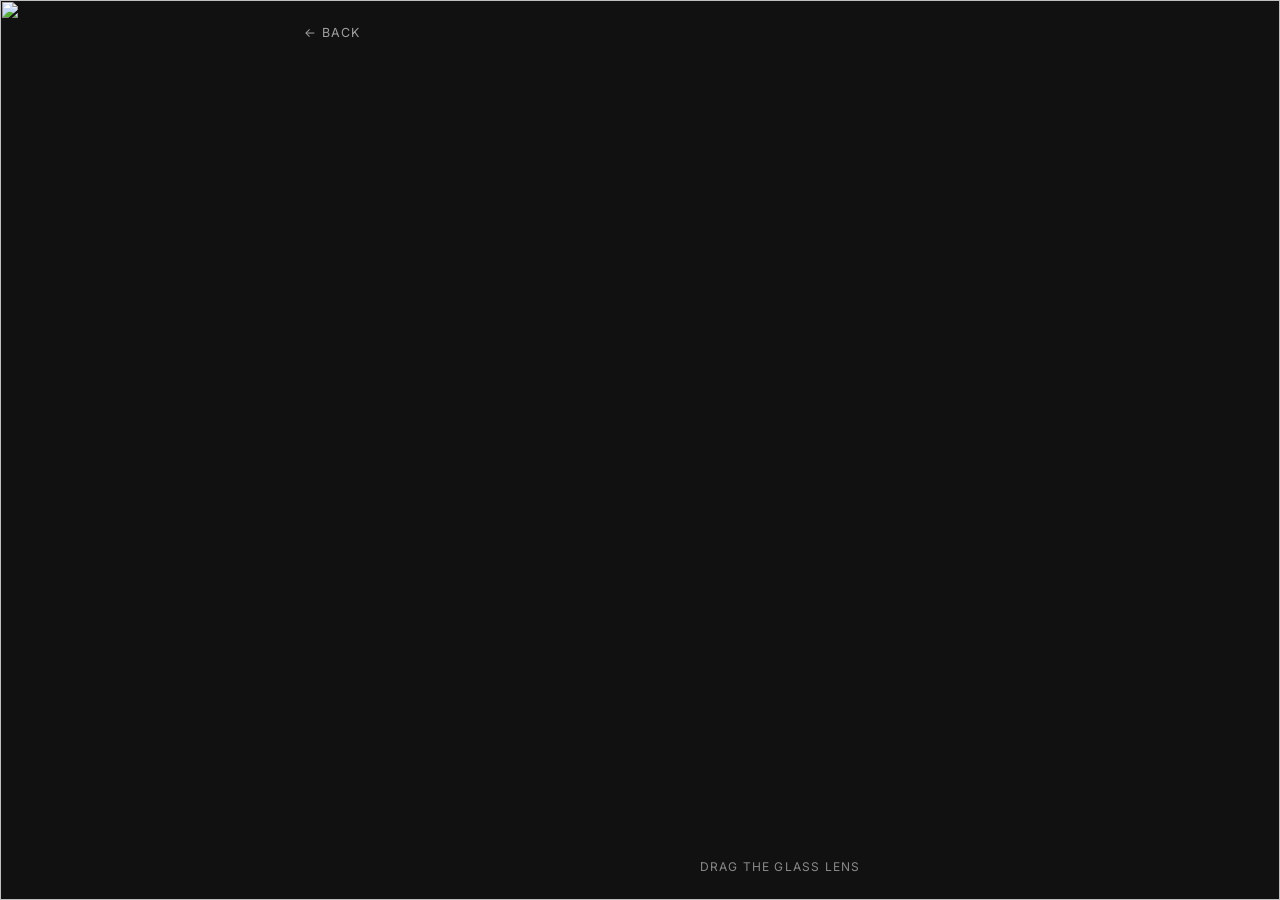
==== test.html @ 46228b26 "Add glass lens test page with drag interaction" ====
<!DOCTYPE html>
<html lang="en">
<head>
  <meta charset="utf-8"/>
  <meta name="viewport" content="width=device-width,initial-scale=1"/>
  <title>OpenGlass Test — Frederik Lenau</title>
  <link rel="preconnect" href="https://fonts.googleapis.com">
  <link rel="preconnect" href="https://fonts.gstatic.com" crossorigin>
  <link href="https://fonts.googleapis.com/css2?family=Inter:wght@400;500;600&display=swap" rel="stylesheet">
  <link rel="stylesheet" href="css/style.css"/>
  <style>
    .test-hero {
      width: 100%;
      height: 100vh;
      position: relative;
      overflow: hidden;
      background: #111;
    }

    .test-hero img {
      width: 100%;
      height: 100%;
      object-fit: cover;
      object-position: center;
    }

    .glass-lens {
      position: absolute;
      width: 280px;
      height: 280px;
      border-radius: 50%;
      pointer-events: none;
      z-index: 10;
      overflow: hidden;
    }

    .glass-lens .glass-refract {
      position: absolute;
      inset: -24px;
      overflow: hidden;
      filter: url(#glass-displacement);
    }

    .glass-lens .glass-refract img {
      width: 100%;
      height: 100%;
      object-fit: cover;
      object-position: center;
    }

    .glass-lens .glass-overlay {
      position: absolute;
      inset: 0;
      border-radius: 50%;
      pointer-events: none;
      background:
        radial-gradient(
          ellipse at 30% 20%,
          rgba(255, 255, 255, 0.35) 0%,
          rgba(255, 255, 255, 0.08) 35%,
          transparent 60%
        );
      box-shadow:
        inset 0 0 0 1px rgba(255, 255, 255, 0.2),
        inset 0 0 30px rgba(255, 255, 255, 0.05),
        0 8px 32px rgba(0, 0, 0, 0.3);
    }

    .glass-lens .glass-rim {
      position: absolute;
      inset: 0;
      border-radius: 50%;
      pointer-events: none;
      border: 1px solid rgba(255, 255, 255, 0.15);
      box-shadow:
        inset 0 1px 0 rgba(255, 255, 255, 0.25),
        inset 0 -1px 0 rgba(255, 255, 255, 0.05);
    }

    .test-label {
      position: fixed;
      bottom: 24px;
      left: 280px;
      right: 0;
      text-align: center;
      font-size: 0.75rem;
      color: rgba(255, 255, 255, 0.5);
      z-index: 20;
      letter-spacing: 0.1em;
      text-transform: uppercase;
      pointer-events: none;
    }

    .test-back {
      position: fixed;
      top: 24px;
      left: 304px;
      z-index: 20;
      font-size: 0.78rem;
      color: rgba(255, 255, 255, 0.6);
      text-decoration: none;
      text-transform: uppercase;
      letter-spacing: 0.08em;
    }
    .test-back:hover {
      color: #fff;
      opacity: 1;
    }

    @media (max-width: 768px) {
      .glass-lens {
        width: 200px;
        height: 200px;
      }
      .test-label {
        left: 0;
      }
      .test-back {
        left: 20px;
      }
    }
  </style>
</head>
<body style="background:#111">

  <a href="#home" class="test-back">&larr; Back</a>

  <svg style="position:absolute;width:0;height:0">
    <defs>
      <filter id="glass-displacement" x="-20%" y="-20%" width="140%" height="140%"
              color-interpolation-filters="sRGB">
        <feImage id="glass-map" result="map" />
        <feDisplacementMap in="SourceGraphic" in2="map"
                           scale="30" xChannelSelector="R" yChannelSelector="G"
                           result="displaced" />
        <feGaussianBlur in="displaced" stdDeviation="0.5" result="blurred" />
      </filter>
    </defs>
  </svg>

  <div class="test-hero" id="test-hero">
    <img src="images/a_lake_and_a_sea.jpg" alt="" id="test-bg"/>
    <div class="glass-lens" id="glass-lens">
      <div class="glass-refract">
        <img src="images/a_lake_and_a_sea.jpg" alt="" id="test-refract"/>
      </div>
      <div class="glass-overlay"></div>
      <div class="glass-rim"></div>
    </div>
  </div>

  <div class="test-label">Drag the glass lens</div>

  <script>
    const hero = document.getElementById('test-hero');
    const lens = document.getElementById('glass-lens');
    const refractImg = document.getElementById('test-refract');
    const bgImg = document.getElementById('test-bg');
    const mapEl = document.getElementById('glass-map');

    const LENS_SIZE = 280;
    const MARGIN = 24;
    const MAP_SIZE = LENS_SIZE + MARGIN * 2;

    let lensX = (window.innerWidth - 280) / 2;
    let lensY = (window.innerHeight - 280) / 2;
    let dragging = false;
    let dragOffsetX = 0;
    let dragOffsetY = 0;

    function generateDisplacementMap() {
      const canvas = document.createElement('canvas');
      canvas.width = MAP_SIZE;
      canvas.height = MAP_SIZE;
      const ctx = canvas.getContext('2d');
      const imgData = ctx.createImageData(MAP_SIZE, MAP_SIZE);
      const data = imgData.data;

      const cx = MAP_SIZE / 2;
      const cy = MAP_SIZE / 2;
      const radius = LENS_SIZE / 2;
      const depth = 41;
      const curvature = 2.8;
      const scale = 30;

      for (let y = 0; y < MAP_SIZE; y++) {
        for (let x = 0; x < MAP_SIZE; x++) {
          const dx = x - cx;
          const dy = y - cy;
          const dist = Math.sqrt(dx * dx + dy * dy);

          if (dist > radius + depth) {
            const i = (y * MAP_SIZE + x) * 4;
            data[i] = 128;
            data[i + 1] = 128;
            data[i + 2] = 0;
            data[i + 3] = 0;
            continue;
          }

          const edgeDist = radius - dist;
          const normalized = Math.max(0, Math.min(1, edgeDist / depth));
          const curved = Math.pow(normalized, curvature);

          const nx = dist > 0 ? dx / dist : 0;
          const ny = dist > 0 ? dy / dist : 0;

          const offsetX = -nx * curved * scale;
          const offsetY = -ny * curved * scale;

          const r = Math.round(128 + offsetX * 1.275);
          const g = Math.round(128 + offsetY * 1.275);

          const i = (y * MAP_SIZE + x) * 4;
          data[i] = r;
          data[i + 1] = g;
          data[i + 2] = 0;
          data[i + 3] = 255;
        }
      }

      ctx.putImageData(imgData, 0, 0);
      return canvas.toDataURL();
    }

    function updateLens() {
      const heroRect = hero.getBoundingClientRect();
      lens.style.left = lensX + 'px';
      lens.style.top = lensY + 'px';

      const imgRect = bgImg.getBoundingClientRect();
      const offsetX = lensX - imgRect.left;
      const offsetY = lensY - imgRect.top;

      const scaleX = bgImg.naturalWidth / imgRect.width;
      const scaleY = bgImg.naturalHeight / imgRect.height;

      const cropX = offsetX * scaleX;
      const cropY = offsetY * scaleY;
      const cropW = LENS_SIZE * scaleX;
      const cropH = LENS_SIZE * scaleY;

      refractImg.style.width = imgRect.width + 'px';
      refractImg.style.height = imgRect.height + 'px';
      refractImg.style.objectFit = 'cover';
      refractImg.style.objectPosition = 'center';
      refractImg.style.position = 'absolute';
      refractImg.style.left = -offsetX + 'px';
      refractImg.style.top = -offsetY + 'px';
    }

    function init() {
      const mapUrl = generateDisplacementMap();
      mapEl.setAttribute('href', mapUrl);
      mapEl.setAttribute('width', MAP_SIZE);
      mapEl.setAttribute('height', MAP_SIZE);

      lensX = (window.innerWidth - LENS_SIZE) / 2;
      lensY = (window.innerHeight - LENS_SIZE) / 2;
      updateLens();
    }

    function onPointerDown(e) {
      dragging = true;
      const rect = lens.getBoundingClientRect();
      dragOffsetX = e.clientX - rect.left;
      dragOffsetY = e.clientY - rect.top;
      lens.style.cursor = 'grabbing';
      e.preventDefault();
    }

    function onPointerMove(e) {
      if (!dragging) return;
      lensX = e.clientX - dragOffsetX;
      lensY = e.clientY - dragOffsetY;

      lensX = Math.max(-MARGIN, Math.min(window.innerWidth - LENS_SIZE + MARGIN, lensX));
      lensY = Math.max(-MARGIN, Math.min(window.innerHeight - LENS_SIZE + MARGIN, lensY));

      updateLens();
    }

    function onPointerUp() {
      dragging = false;
      lens.style.cursor = 'grab';
    }

    lens.style.cursor = 'grab';
    lens.addEventListener('pointerdown', onPointerDown);
    document.addEventListener('pointermove', onPointerMove);
    document.addEventListener('pointerup', onPointerUp);

    window.addEventListener('resize', updateLens);

    bgImg.onload = () => {
      init();
      document.getElementById('test-refract').src = bgImg.src;
    };

    if (bgImg.complete) {
      init();
      document.getElementById('test-refract').src = bgImg.src;
    }
  </script>
</body>
</html>
---- css/style.css ----
*, *::before, *::after {
  margin: 0;
  padding: 0;
  box-sizing: border-box;
}

:root {
  --bg: #ffffff;
  --text-primary: #000000;
  --text-muted: #737373;
  --border: #e8e8e8;
  --accent: #888888;
}

html {
  font-size: 16px;
  scroll-behavior: smooth;
}

body {
  background: var(--bg);
  color: var(--text-primary);
  font-family: 'Inter', system-ui, -apple-system, 'Helvetica Neue', sans-serif;
  line-height: 1.5;
  min-height: 100vh;
  overflow-x: hidden;
  -webkit-font-smoothing: antialiased;
}

::selection {
  background: var(--text-primary);
  color: var(--bg);
}

a {
  color: inherit;
  text-decoration: none;
  transition: opacity 0.2s ease;
}
a:hover {
  opacity: 0.6;
}

/* ── Sidebar (Desktop) ─────────────────────────────────── */
.sidebar {
  position: fixed;
  left: 0;
  top: 0;
  width: 280px;
  height: 100vh;
  background: var(--bg);
  z-index: 100;
  overflow-y: auto;
}

.sidebar-inner {
  padding: 32px 24px;
  display: flex;
  flex-direction: column;
  min-height: 100%;
}

.sidebar-name {
  font-size: 1.3rem;
  font-weight: 600;
  color: var(--text-primary);
  display: block;
  margin-bottom: 24px;
}
.sidebar-name:hover {
  opacity: 1;
}

.sidebar-nav {
  margin-bottom: 8px;
}

.nav-group-label {
  display: block;
  font-size: 0.78rem;
  font-weight: 400;
  text-transform: uppercase;
  letter-spacing: 0.08em;
  color: var(--text-muted);
  margin-bottom: 12px;
}

.nav-link {
  display: block;
  font-size: 0.78rem;
  font-weight: 400;
  text-transform: uppercase;
  letter-spacing: 0.08em;
  color: var(--text-primary);
  padding: 6px 0;
  padding-left: 12px;
}
.nav-link:hover {
  opacity: 1;
  color: var(--accent);
}
.nav-link.active {
  color: var(--accent);
}

.sidebar-social {
  margin-top: auto;
  padding-top: 32px;
}
.sidebar-social a {
  color: var(--text-primary);
}
.sidebar-social a:hover {
  opacity: 0.5;
}

/* ── Mobile Toggle ─────────────────────────────────────── */
.mobile-toggle {
  display: none;
  position: fixed;
  top: 20px;
  right: 20px;
  z-index: 200;
  background: none;
  border: none;
  cursor: pointer;
  padding: 8px;
  width: 40px;
  height: 40px;
}
.mobile-toggle span {
  display: block;
  width: 24px;
  height: 1.5px;
  background: var(--text-primary);
  transition: all 0.3s ease;
  position: absolute;
  left: 8px;
}
.mobile-toggle span:nth-child(1) { top: 12px; }
.mobile-toggle span:nth-child(2) { top: 19px; }
.mobile-toggle span:nth-child(3) { top: 26px; }

.mobile-toggle.active span:nth-child(1) {
  top: 19px;
  transform: rotate(45deg);
}
.mobile-toggle.active span:nth-child(2) {
  opacity: 0;
}
.mobile-toggle.active span:nth-child(3) {
  top: 19px;
  transform: rotate(-45deg);
}

/* ── Content Area ──────────────────────────────────────── */
.content {
  margin-left: 280px;
  min-height: 100vh;
}

.page {
  display: none;
  opacity: 0;
  transition: opacity 0.3s ease;
}
.page.active {
  display: block;
  opacity: 1;
}

/* ── Home (Hero Carousel) ──────────────────────────────── */
.hero-carousel {
  width: 100%;
  height: 100vh;
  position: relative;
  overflow: hidden;
}

.hero-carousel .hero-slide {
  position: absolute;
  inset: 0;
  opacity: 0;
  transition: opacity 1.5s ease;
}
.hero-carousel .hero-slide.active {
  opacity: 1;
}

.hero-carousel .hero-slide img {
  width: 100%;
  height: 100%;
  object-fit: cover;
  object-position: center;
}

/* ── Work (Gallery) ────────────────────────────────────── */
.section-title {
  font-size: 1.1rem;
  font-weight: 400;
  letter-spacing: 0.12em;
  text-align: center;
  padding: 40px 40px 32px 0;
}

.gallery {
  display: grid;
  grid-template-columns: repeat(4, 1fr);
  gap: 16px;
  padding: 0 40px 40px 0;
}

.gallery-item {
  cursor: pointer;
  overflow: hidden;
}
.gallery-item img {
  width: 100%;
  height: auto;
  display: block;
  transition: opacity 0.2s ease;
}
.gallery-item:hover img {
  opacity: 0.85;
}

.gallery-item-placeholder {
  width: 100%;
  aspect-ratio: 4 / 3;
  background: #f5f5f5;
  border: 1px solid var(--border);
  display: flex;
  align-items: center;
  justify-content: center;
}
.gallery-item-placeholder svg {
  width: 30%;
  height: auto;
  max-width: 80px;
  opacity: 0.3;
}

/* ── Text Pages (About, Contact) ───────────────────────── */
.text-page {
  max-width: 620px;
  padding: 40px 40px 40px 0;
}

.text-page .section-title {
  text-align: left;
  padding: 0 0 32px 0;
}

.text-content p {
  font-size: 0.95rem;
  line-height: 1.75;
  color: var(--text-primary);
  margin-bottom: 16px;
}
.text-content a {
  text-decoration: underline;
  text-underline-offset: 2px;
}

/* ── Lightbox ──────────────────────────────────────────── */
.lightbox {
  position: fixed;
  inset: 0;
  background: var(--bg);
  z-index: 1000;
  display: none;
  flex-direction: column;
  align-items: center;
  justify-content: center;
}
.lightbox.active {
  display: flex;
}

.lightbox-close {
  position: absolute;
  top: 24px;
  left: 24px;
  background: none;
  border: none;
  font-size: 1.5rem;
  color: var(--text-primary);
  cursor: pointer;
  z-index: 1001;
  line-height: 1;
}
.lightbox-close:hover {
  opacity: 0.5;
}

.lightbox-prev,
.lightbox-next {
  position: absolute;
  top: 50%;
  transform: translateY(-50%);
  background: none;
  border: none;
  font-size: 1.5rem;
  color: var(--text-muted);
  cursor: pointer;
  padding: 20px;
}
.lightbox-prev {
  left: 24px;
}
.lightbox-next {
  right: 24px;
}
.lightbox-prev:hover,
.lightbox-next:hover {
  color: var(--text-primary);
}

.lightbox-content {
  max-width: 60vw;
  max-height: 75vh;
  display: flex;
  align-items: center;
  justify-content: center;
  position: relative;
}
.lightbox-content img {
  max-width: 100%;
  max-height: 75vh;
  object-fit: contain;
  transition: opacity 0.3s ease;
}
.lightbox-content img.loading {
  opacity: 0;
}

.lightbox-spinner {
  position: absolute;
  width: 24px;
  height: 24px;
  border: 2px solid var(--border);
  border-top-color: var(--text-muted);
  border-radius: 50%;
  animation: spin 0.8s linear infinite;
  display: none;
}
.lightbox-spinner.active {
  display: block;
}

@keyframes spin {
  to { transform: rotate(360deg); }
}

.lightbox-meta {
  text-align: center;
  padding: 24px;
  font-size: 0.85rem;
  color: var(--text-muted);
  line-height: 1.6;
}
.lightbox-meta .meta-title {
  color: var(--text-primary);
  margin-bottom: 4px;
}

/* ── Footer ─────────────────────────────────────────────── */
.site-footer {
  text-align: center;
  padding: 40px 20px;
  font-size: 0.75rem;
  color: var(--text-muted);
}

/* ── Responsive ────────────────────────────────────────── */
@media (max-width: 1200px) {
  .gallery {
    grid-template-columns: repeat(3, 1fr);
  }
}

@media (max-width: 768px) {
  .sidebar {
    transform: translateX(-100%);
    transition: transform 0.3s ease;
  }
  .sidebar.open {
    transform: translateX(0);
  }

  .mobile-toggle {
    display: block;
  }

  .content {
    margin-left: 0;
  }

  .gallery {
    grid-template-columns: repeat(2, 1fr);
    padding: 0 20px 20px 0;
  }

  .section-title {
    padding: 24px 20px 24px 0;
  }

  .text-page {
    padding: 24px 20px;
  }

  .lightbox-content {
    max-width: 90vw;
  }

  .lightbox-prev {
    left: 8px;
  }
  .lightbox-next {
    right: 8px;
  }
}

@media (max-width: 480px) {
  .gallery {
    grid-template-columns: 1fr;
    padding: 0 16px 16px 0;
  }
}

/* ── Reduced Motion ────────────────────────────────────── */
@media (prefers-reduced-motion: reduce) {
  *,
  *::before,
  *::after {
    animation-duration: 0.01ms !important;
    animation-iteration-count: 1 !important;
    transition-duration: 0.01ms !important;
  }
  .hero-carousel .hero-slide {
    transition: none;
  }
  html {
    scroll-behavior: auto;
  }
}
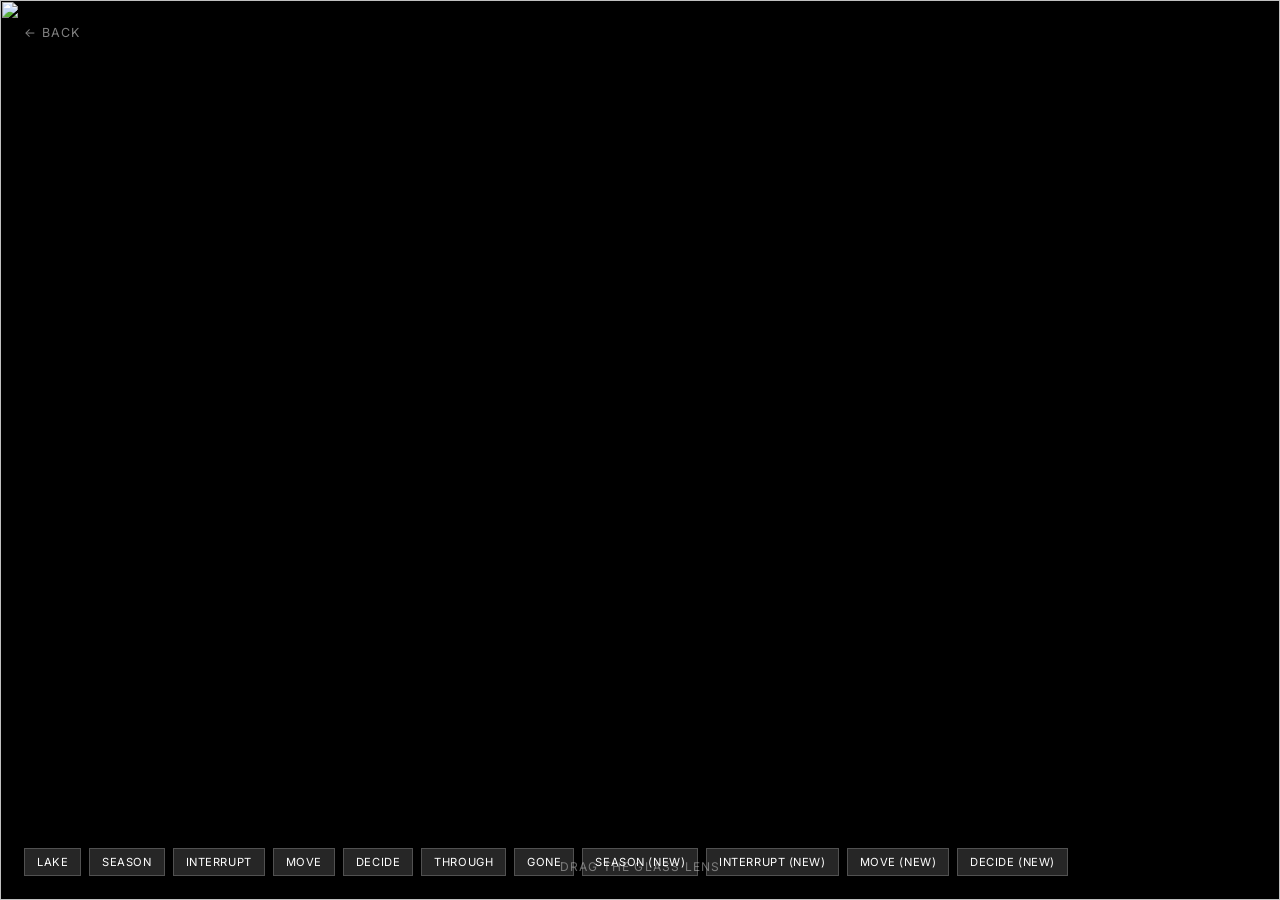
==== commit 0d1ed2e2: "Rewrite glass lens using OpenGlass displacement map approach" ====
--- a/test.html
+++ b/test.html
@@ -9,82 +9,72 @@
   <link href="https://fonts.googleapis.com/css2?family=Inter:wght@400;500;600&display=swap" rel="stylesheet">
   <link rel="stylesheet" href="css/style.css"/>
   <style>
-    .test-hero {
-      width: 100%;
+    * { margin: 0; padding: 0; box-sizing: border-box; }
+
+    .test-scene {
+      width: 100vw;
       height: 100vh;
+      overflow: hidden;
+      background: #000;
       position: relative;
-      overflow: hidden;
-      background: #111;
-    }
-
-    .test-hero img {
+    }
+
+    .test-scene img.bg {
       width: 100%;
       height: 100%;
       object-fit: cover;
       object-position: center;
-    }
-
-    .glass-lens {
+      display: block;
+    }
+
+    .glass-host {
       position: absolute;
-      width: 280px;
-      height: 280px;
-      border-radius: 50%;
       pointer-events: none;
+      will-change: transform;
       z-index: 10;
-      overflow: hidden;
-    }
-
-    .glass-lens .glass-refract {
-      position: absolute;
-      inset: -24px;
-      overflow: hidden;
-      filter: url(#glass-displacement);
-    }
-
-    .glass-lens .glass-refract img {
-      width: 100%;
-      height: 100%;
-      object-fit: cover;
-      object-position: center;
-    }
-
-    .glass-lens .glass-overlay {
+    }
+
+    .glass-filtered {
       position: absolute;
       inset: 0;
-      border-radius: 50%;
+      overflow: hidden;
+      background: #000;
+    }
+
+    .glass-filtered .backdrop-clone {
+      position: absolute;
+      overflow: visible;
       pointer-events: none;
-      background:
-        radial-gradient(
-          ellipse at 30% 20%,
-          rgba(255, 255, 255, 0.35) 0%,
-          rgba(255, 255, 255, 0.08) 35%,
-          transparent 60%
-        );
-      box-shadow:
-        inset 0 0 0 1px rgba(255, 255, 255, 0.2),
-        inset 0 0 30px rgba(255, 255, 255, 0.05),
-        0 8px 32px rgba(0, 0, 0, 0.3);
-    }
-
-    .glass-lens .glass-rim {
+    }
+
+    .glass-filtered .backdrop-clone img {
+      display: block;
+      pointer-events: none;
+    }
+
+    .glass-overlay {
       position: absolute;
       inset: 0;
-      border-radius: 50%;
       pointer-events: none;
-      border: 1px solid rgba(255, 255, 255, 0.15);
-      box-shadow:
-        inset 0 1px 0 rgba(255, 255, 255, 0.25),
-        inset 0 -1px 0 rgba(255, 255, 255, 0.05);
-    }
+    }
+
+    .glass-drag {
+      position: absolute;
+      inset: 0;
+      cursor: grab;
+      touch-action: none;
+      z-index: 11;
+    }
+    .glass-drag:active { cursor: grabbing; }
 
     .test-label {
       position: fixed;
       bottom: 24px;
-      left: 280px;
+      left: 0;
       right: 0;
       text-align: center;
       font-size: 0.75rem;
-      color: rgba(255, 255, 255, 0.5);
+      color: rgba(255,255,255,0.4);
       z-index: 20;
       letter-spacing: 0.1em;
       text-transform: uppercase;
@@ -94,213 +84,424 @@
     .test-back {
       position: fixed;
       top: 24px;
-      left: 304px;
+      left: 24px;
       z-index: 20;
       font-size: 0.78rem;
-      color: rgba(255, 255, 255, 0.6);
+      color: rgba(255,255,255,0.5);
       text-decoration: none;
       text-transform: uppercase;
       letter-spacing: 0.08em;
-    }
-    .test-back:hover {
+      font-family: 'Inter', system-ui, sans-serif;
+    }
+    .test-back:hover { color: #fff; opacity: 1; }
+
+    .test-images {
+      position: fixed;
+      bottom: 24px;
+      left: 24px;
+      z-index: 20;
+      display: flex;
+      gap: 8px;
+    }
+    .test-images button {
+      background: rgba(255,255,255,0.15);
+      border: 1px solid rgba(255,255,255,0.2);
       color: #fff;
-      opacity: 1;
-    }
-
-    @media (max-width: 768px) {
-      .glass-lens {
-        width: 200px;
-        height: 200px;
-      }
-      .test-label {
-        left: 0;
-      }
-      .test-back {
-        left: 20px;
-      }
+      font-size: 0.7rem;
+      padding: 6px 12px;
+      cursor: pointer;
+      font-family: 'Inter', system-ui, sans-serif;
+      text-transform: uppercase;
+      letter-spacing: 0.05em;
+    }
+    .test-images button:hover {
+      background: rgba(255,255,255,0.3);
     }
   </style>
 </head>
-<body style="background:#111">
-
-  <a href="#home" class="test-back">&larr; Back</a>
-
-  <svg style="position:absolute;width:0;height:0">
-    <defs>
-      <filter id="glass-displacement" x="-20%" y="-20%" width="140%" height="140%"
-              color-interpolation-filters="sRGB">
-        <feImage id="glass-map" result="map" />
-        <feDisplacementMap in="SourceGraphic" in2="map"
-                           scale="30" xChannelSelector="R" yChannelSelector="G"
-                           result="displaced" />
-        <feGaussianBlur in="displaced" stdDeviation="0.5" result="blurred" />
-      </filter>
-    </defs>
-  </svg>
-
-  <div class="test-hero" id="test-hero">
-    <img src="images/a_lake_and_a_sea.jpg" alt="" id="test-bg"/>
-    <div class="glass-lens" id="glass-lens">
-      <div class="glass-refract">
-        <img src="images/a_lake_and_a_sea.jpg" alt="" id="test-refract"/>
-      </div>
-      <div class="glass-overlay"></div>
-      <div class="glass-rim"></div>
-    </div>
+<body>
+
+  <a href="index.html" class="test-back">&larr; Back</a>
+
+  <div class="test-scene" id="scene">
+    <img class="bg" id="bg" src="images/a_lake_and_a_sea.jpg" alt=""/>
   </div>
 
+  <div class="test-images" id="img-picker"></div>
+
   <div class="test-label">Drag the glass lens</div>
 
   <script>
-    const hero = document.getElementById('test-hero');
-    const lens = document.getElementById('glass-lens');
-    const refractImg = document.getElementById('test-refract');
-    const bgImg = document.getElementById('test-bg');
-    const mapEl = document.getElementById('glass-map');
-
-    const LENS_SIZE = 280;
-    const MARGIN = 24;
-    const MAP_SIZE = LENS_SIZE + MARGIN * 2;
-
-    let lensX = (window.innerWidth - 280) / 2;
-    let lensY = (window.innerHeight - 280) / 2;
-    let dragging = false;
-    let dragOffsetX = 0;
-    let dragOffsetY = 0;
-
-    function generateDisplacementMap() {
-      const canvas = document.createElement('canvas');
-      canvas.width = MAP_SIZE;
-      canvas.height = MAP_SIZE;
-      const ctx = canvas.getContext('2d');
-      const imgData = ctx.createImageData(MAP_SIZE, MAP_SIZE);
-      const data = imgData.data;
-
-      const cx = MAP_SIZE / 2;
-      const cy = MAP_SIZE / 2;
-      const radius = LENS_SIZE / 2;
-      const depth = 41;
-      const curvature = 2.8;
-      const scale = 30;
-
-      for (let y = 0; y < MAP_SIZE; y++) {
-        for (let x = 0; x < MAP_SIZE; x++) {
-          const dx = x - cx;
-          const dy = y - cy;
-          const dist = Math.sqrt(dx * dx + dy * dy);
-
-          if (dist > radius + depth) {
-            const i = (y * MAP_SIZE + x) * 4;
-            data[i] = 128;
-            data[i + 1] = 128;
-            data[i + 2] = 0;
-            data[i + 3] = 0;
-            continue;
+    // ── Material defaults (from OpenGlass) ──────────────────────
+    const MATERIAL = {
+      width: 260,
+      height: 260,
+      borderRadius: 130,
+      scale: 30,
+      depth: 41,
+      curvature: 2.8,
+      splay: -1,
+      chroma: 0.06,
+      glow: 0.3,
+      edgeHighlight: 0.55,
+      specularAngle: 325,
+    };
+
+    const MARGIN = 64;
+    const BOX_W = MATERIAL.width + MARGIN * 2;
+    const BOX_H = MATERIAL.height + MARGIN * 2;
+    const BASE_SCALE = MATERIAL.scale * 2;
+
+    const IMAGES = [
+      { name: 'lake', src: 'images/a_lake_and_a_sea.jpg' },
+      { name: 'season', src: 'images/is_it_that_season_of_the_year.jpg' },
+      { name: 'interrupt', src: 'images/differences_interupt.jpg' },
+      { name: 'move', src: 'images/could_you_move_the_same_way.jpeg' },
+      { name: 'decide', src: 'images/can_you_decide.jpeg' },
+      { name: 'through', src: 'images/can_you_see_through.jpg' },
+      { name: 'gone', src: 'images/gone_1.jpg' },
+      { name: 'season (new)', src: 'images/is_it_that_season_of_the_year.png' },
+      { name: 'interrupt (new)', src: 'images/is_it_normal_to_interrupt_so_much.png' },
+      { name: 'move (new)', src: 'images/if_you_could_move_the_same_way.png' },
+      { name: 'decide (new)', src: 'images/can_you_decide.png' },
+    ];
+
+    let currentImage = 0;
+    const bg = document.getElementById('bg');
+    const scene = document.getElementById('scene');
+
+    // ── Build image picker ──────────────────────────────────────
+    const picker = document.getElementById('img-picker');
+    IMAGES.forEach((img, i) => {
+      const btn = document.createElement('button');
+      btn.textContent = img.name;
+      btn.addEventListener('click', () => {
+        currentImage = i;
+        bg.src = img.src;
+        cloneImg.src = img.src;
+      });
+      picker.appendChild(btn);
+    });
+
+    // ── Displacement map (OpenGlass approach) ───────────────────
+    function clampByte(v) { return Math.max(0, Math.min(255, Math.round(v))); }
+
+    function writeMapPixel(data, rowW, x, y, r, g) {
+      const i = (y * rowW + x) * 4;
+      data[i] = r;
+      data[i + 1] = g;
+      data[i + 2] = 128;
+      data[i + 3] = 255;
+    }
+
+    function makeDisplacementMap(material, margin) {
+      const boxW = Math.round(material.width + margin * 2);
+      const boxH = Math.round(material.height + margin * 2);
+      const ss = Math.min(Math.max(Math.round(window.devicePixelRatio || 1), 1), 3);
+      const resW = boxW * ss;
+      const resH = boxH * ss;
+
+      const hi = document.createElement('canvas');
+      hi.width = resW;
+      hi.height = resH;
+      const ctx = hi.getContext('2d');
+      const image = ctx.createImageData(resW, resH);
+
+      const cx = resW / 2;
+      const cy = resH / 2;
+      const bx = (material.width / 2) * ss;
+      const by = (material.height / 2) * ss;
+      const radius = material.borderRadius * ss;
+      const depth = Math.max(material.depth, 0.001) * ss;
+      const { splay, curvature } = material;
+
+      const halfW = Math.ceil(resW / 2);
+      const halfH = Math.ceil(resH / 2);
+
+      for (let y = 0; y < halfH; y++) {
+        const my = resH - 1 - y;
+        for (let x = 0; x < halfW; x++) {
+          const mx = resW - 1 - x;
+
+          const px = Math.abs(x + 0.5 - cx);
+          const py = Math.abs(y + 0.5 - cy);
+          const qx = px - (bx - radius);
+          const qy = py - (by - radius);
+
+          let offsetX = 0, offsetY = 0;
+
+          if (qx > 0 && qy > 0) {
+            const len = Math.hypot(qx, qy);
+            const inward = radius - len;
+            if (len < radius && inward < depth) {
+              const magnitude = splay * Math.pow(1 - inward / depth, curvature);
+              const dirX = len > 0 ? qx / len : Math.SQRT1_2;
+              const dirY = len > 0 ? qy / len : Math.SQRT1_2;
+              offsetX = -dirX * magnitude;
+              offsetY = -dirY * magnitude;
+            }
+          } else {
+            const inX = bx - px;
+            const inY = by - py;
+            if (inX > 0 && inX < depth) offsetX = -splay * Math.pow(1 - inX / depth, curvature);
+            if (inY > 0 && inY < depth) offsetY = -splay * Math.pow(1 - inY / depth, curvature);
           }
 
-          const edgeDist = radius - dist;
-          const normalized = Math.max(0, Math.min(1, edgeDist / depth));
-          const curved = Math.pow(normalized, curvature);
-
-          const nx = dist > 0 ? dx / dist : 0;
-          const ny = dist > 0 ? dy / dist : 0;
-
-          const offsetX = -nx * curved * scale;
-          const offsetY = -ny * curved * scale;
-
-          const r = Math.round(128 + offsetX * 1.275);
-          const g = Math.round(128 + offsetY * 1.275);
-
-          const i = (y * MAP_SIZE + x) * 4;
-          data[i] = r;
-          data[i + 1] = g;
-          data[i + 2] = 0;
-          data[i + 3] = 255;
+          const rPos = clampByte(128 + offsetX * 127);
+          const rNeg = clampByte(128 - offsetX * 127);
+          const gPos = clampByte(128 + offsetY * 127);
+          const gNeg = clampByte(128 - offsetY * 127);
+
+          writeMapPixel(image.data, resW, x, y, rPos, gPos);
+          writeMapPixel(image.data, resW, mx, y, rNeg, gPos);
+          writeMapPixel(image.data, resW, x, my, rPos, gNeg);
+          writeMapPixel(image.data, resW, mx, my, rNeg, gNeg);
         }
       }
 
-      ctx.putImageData(imgData, 0, 0);
-      return canvas.toDataURL();
-    }
-
-    function updateLens() {
-      const heroRect = hero.getBoundingClientRect();
-      lens.style.left = lensX + 'px';
-      lens.style.top = lensY + 'px';
-
-      const imgRect = bgImg.getBoundingClientRect();
-      const offsetX = lensX - imgRect.left;
-      const offsetY = lensY - imgRect.top;
-
-      const scaleX = bgImg.naturalWidth / imgRect.width;
-      const scaleY = bgImg.naturalHeight / imgRect.height;
-
-      const cropX = offsetX * scaleX;
-      const cropY = offsetY * scaleY;
-      const cropW = LENS_SIZE * scaleX;
-      const cropH = LENS_SIZE * scaleY;
-
-      refractImg.style.width = imgRect.width + 'px';
-      refractImg.style.height = imgRect.height + 'px';
-      refractImg.style.objectFit = 'cover';
-      refractImg.style.objectPosition = 'center';
-      refractImg.style.position = 'absolute';
-      refractImg.style.left = -offsetX + 'px';
-      refractImg.style.top = -offsetY + 'px';
-    }
-
-    function init() {
-      const mapUrl = generateDisplacementMap();
-      mapEl.setAttribute('href', mapUrl);
-      mapEl.setAttribute('width', MAP_SIZE);
-      mapEl.setAttribute('height', MAP_SIZE);
-
-      lensX = (window.innerWidth - LENS_SIZE) / 2;
-      lensY = (window.innerHeight - LENS_SIZE) / 2;
-      updateLens();
-    }
-
-    function onPointerDown(e) {
+      ctx.putImageData(image, 0, 0);
+      if (ss === 1) return hi.toDataURL();
+
+      const out = document.createElement('canvas');
+      out.width = boxW;
+      out.height = boxH;
+      const octx = out.getContext('2d');
+      octx.imageSmoothingEnabled = true;
+      octx.imageSmoothingQuality = 'high';
+      octx.drawImage(hi, 0, 0, boxW, boxH);
+      return out.toDataURL();
+    }
+
+    // ── Build SVG filter ────────────────────────────────────────
+    let filterId = 'og-glass-' + Math.random().toString(36).slice(2);
+
+    function buildFilter() {
+      const mapUrl = makeDisplacementMap(MATERIAL, MARGIN);
+      const chroma = MATERIAL.chroma;
+
+      const existing = document.getElementById(filterId);
+      if (existing) existing.remove();
+
+      filterId = 'og-glass-' + Math.random().toString(36).slice(2);
+
+      const svg = document.createElementNS('http://www.w3.org/2000/svg', 'svg');
+      svg.setAttribute('width', '0');
+      svg.setAttribute('height', '0');
+      svg.style.position = 'absolute';
+
+      const defs = document.createElementNS('http://www.w3.org/2000/svg', 'defs');
+      const filter = document.createElementNS('http://www.w3.org/2000/svg', 'filter');
+      filter.setAttribute('id', filterId);
+      filter.setAttribute('x', '0');
+      filter.setAttribute('y', '0');
+      filter.setAttribute('width', BOX_W);
+      filter.setAttribute('height', BOX_H);
+      filter.setAttribute('filterUnits', 'userSpaceOnUse');
+      filter.setAttribute('primitiveUnits', 'userSpaceOnUse');
+      filter.setAttribute('color-interpolation-filters', 'sRGB');
+
+      const feImage = document.createElementNS('http://www.w3.org/2000/svg', 'feImage');
+      feImage.setAttribute('href', mapUrl);
+      feImage.setAttribute('x', '0');
+      feImage.setAttribute('y', '0');
+      feImage.setAttribute('width', BOX_W);
+      feImage.setAttribute('height', BOX_H);
+      feImage.setAttribute('preserveAspectRatio', 'none');
+      feImage.setAttribute('result', 'map');
+      filter.appendChild(feImage);
+
+      if (chroma > 0) {
+        // R channel — wider displacement
+        const dR = document.createElementNS('http://www.w3.org/2000/svg', 'feDisplacementMap');
+        dR.setAttribute('in', 'SourceGraphic');
+        dR.setAttribute('in2', 'map');
+        dR.setAttribute('scale', BASE_SCALE * (1 + chroma));
+        dR.setAttribute('xChannelSelector', 'R');
+        dR.setAttribute('yChannelSelector', 'G');
+        dR.setAttribute('result', 'dR');
+        filter.appendChild(dR);
+
+        const cR = document.createElementNS('http://www.w3.org/2000/svg', 'feColorMatrix');
+        cR.setAttribute('in', 'dR');
+        cR.setAttribute('type', 'matrix');
+        cR.setAttribute('values', '1 0 0 0 0  0 0 0 0 0  0 0 0 0 0  0 0 0 1 0');
+        cR.setAttribute('result', 'cR');
+        filter.appendChild(cR);
+
+        // G channel — base displacement
+        const dG = document.createElementNS('http://www.w3.org/2000/svg', 'feDisplacementMap');
+        dG.setAttribute('in', 'SourceGraphic');
+        dG.setAttribute('in2', 'map');
+        dG.setAttribute('scale', BASE_SCALE);
+        dG.setAttribute('xChannelSelector', 'R');
+        dG.setAttribute('yChannelSelector', 'G');
+        dG.setAttribute('result', 'dG');
+        filter.appendChild(dG);
+
+        const cG = document.createElementNS('http://www.w3.org/2000/svg', 'feColorMatrix');
+        cG.setAttribute('in', 'dG');
+        cG.setAttribute('type', 'matrix');
+        cG.setAttribute('values', '0 0 0 0 0  0 1 0 0 0  0 0 0 0 0  0 0 0 1 0');
+        cG.setAttribute('result', 'cG');
+        filter.appendChild(cG);
+
+        // B channel — narrower displacement
+        const dB = document.createElementNS('http://www.w3.org/2000/svg', 'feDisplacementMap');
+        dB.setAttribute('in', 'SourceGraphic');
+        dB.setAttribute('in2', 'map');
+        dB.setAttribute('scale', BASE_SCALE * (1 - chroma));
+        dB.setAttribute('xChannelSelector', 'R');
+        dB.setAttribute('yChannelSelector', 'G');
+        dB.setAttribute('result', 'dB');
+        filter.appendChild(dB);
+
+        const cB = document.createElementNS('http://www.w3.org/2000/svg', 'feColorMatrix');
+        cB.setAttribute('in', 'dB');
+        cB.setAttribute('type', 'matrix');
+        cB.setAttribute('values', '0 0 0 0 0  0 0 0 0 0  0 0 1 0 0  0 0 0 1 0');
+        cB.setAttribute('result', 'cB');
+        filter.appendChild(cB);
+
+        // Screen blend R+G+B
+        const blendRG = document.createElementNS('http://www.w3.org/2000/svg', 'feBlend');
+        blendRG.setAttribute('in', 'cR');
+        blendRG.setAttribute('in2', 'cG');
+        blendRG.setAttribute('mode', 'screen');
+        blendRG.setAttribute('result', 'cRG');
+        filter.appendChild(blendRG);
+
+        const blendRGB = document.createElementNS('http://www.w3.org/2000/svg', 'feBlend');
+        blendRGB.setAttribute('in', 'cRG');
+        blendRGB.setAttribute('in2', 'cB');
+        blendRGB.setAttribute('mode', 'screen');
+        filter.appendChild(blendRGB);
+      } else {
+        const dm = document.createElementNS('http://www.w3.org/2000/svg', 'feDisplacementMap');
+        dm.setAttribute('in', 'SourceGraphic');
+        dm.setAttribute('in2', 'map');
+        dm.setAttribute('scale', BASE_SCALE);
+        dm.setAttribute('xChannelSelector', 'R');
+        dm.setAttribute('yChannelSelector', 'G');
+        filter.appendChild(dm);
+      }
+
+      defs.appendChild(filter);
+      svg.appendChild(defs);
+      document.body.appendChild(svg);
+    }
+
+    // ── Glass overlay style (from OpenGlass) ────────────────────
+    function getOverlayStyle() {
+      const eh = MATERIAL.edgeHighlight;
+      const rad = (MATERIAL.specularAngle * Math.PI) / 180;
+      const gx = 50 + Math.sin(rad) * 30;
+      const gy = 50 - Math.cos(rad) * 30;
+      const r2 = (v) => Math.round(v * 100) / 100;
+
+      return {
+        borderRadius: MATERIAL.borderRadius + 'px',
+        background: [
+          `radial-gradient(100% 100% at 50% 50%, rgba(255,255,255,0) 70%, rgba(255,255,255,${r2(eh)}) 85%, rgba(255,255,255,${r2(eh * 0.15)}) 93%, rgba(255,255,255,0) 100%)`,
+          `radial-gradient(120% 120% at ${r2(gx)}% ${r2(gy)}%, rgba(255,255,255,${r2(MATERIAL.glow)}), rgba(255,255,255,0) 40%)`,
+        ].join(', '),
+        boxShadow: [
+          `inset 0 1px 1px rgba(255,255,255,${r2(eh)})`,
+          `inset 0 0 0 1px rgba(255,255,255,${r2(eh * 0.4)})`,
+          'inset 0 -10px 20px rgba(0,0,0,0.06)',
+          '0 10px 30px rgba(0,0,0,0.18)',
+        ].join(', '),
+      };
+    }
+
+    // ── Glass host element ──────────────────────────────────────
+    const host = document.createElement('div');
+    host.className = 'glass-host';
+    host.style.width = BOX_W + 'px';
+    host.style.height = BOX_H + 'px';
+
+    const filtered = document.createElement('div');
+    filtered.className = 'glass-filtered';
+    filtered.style.filter = `url(#${filterId})`;
+    host.appendChild(filtered);
+
+    const cloneHost = document.createElement('div');
+    cloneHost.className = 'backdrop-clone';
+    filtered.appendChild(cloneHost);
+
+    const cloneImg = document.createElement('img');
+    cloneImg.src = IMAGES[currentImage].src;
+    cloneImg.alt = '';
+    cloneHost.appendChild(cloneImg);
+
+    const overlay = document.createElement('div');
+    overlay.className = 'glass-overlay';
+    Object.assign(overlay.style, getOverlayStyle());
+    host.appendChild(overlay);
+
+    const drag = document.createElement('div');
+    drag.className = 'glass-drag';
+    host.appendChild(drag);
+
+    scene.appendChild(host);
+
+    // ── Positioning ─────────────────────────────────────────────
+    let lensX = (window.innerWidth - MATERIAL.width) / 2;
+    let lensY = (window.innerHeight - MATERIAL.height) / 2;
+    let dragging = false;
+    let startX, startY, originX, originY;
+
+    function updatePosition() {
+      host.style.transform = `translate3d(${lensX - MARGIN}px, ${lensY - MARGIN}px, 0)`;
+
+      const imgRect = bg.getBoundingClientRect();
+      cloneHost.style.left = -(lensX - MARGIN) + 'px';
+      cloneHost.style.top = -(lensY - MARGIN) + 'px';
+      cloneHost.style.width = imgRect.width + 'px';
+      cloneHost.style.height = imgRect.height + 'px';
+
+      cloneImg.style.width = imgRect.width + 'px';
+      cloneImg.style.height = imgRect.height + 'px';
+      cloneImg.style.objectFit = 'cover';
+      cloneImg.style.objectPosition = 'center';
+    }
+
+    // ── Drag ────────────────────────────────────────────────────
+    drag.addEventListener('pointerdown', (e) => {
       dragging = true;
-      const rect = lens.getBoundingClientRect();
-      dragOffsetX = e.clientX - rect.left;
-      dragOffsetY = e.clientY - rect.top;
-      lens.style.cursor = 'grabbing';
+      startX = e.clientX;
+      startY = e.clientY;
+      originX = lensX;
+      originY = lensY;
       e.preventDefault();
-    }
-
-    function onPointerMove(e) {
+    });
+
+    window.addEventListener('pointermove', (e) => {
       if (!dragging) return;
-      lensX = e.clientX - dragOffsetX;
-      lensY = e.clientY - dragOffsetY;
-
-      lensX = Math.max(-MARGIN, Math.min(window.innerWidth - LENS_SIZE + MARGIN, lensX));
-      lensY = Math.max(-MARGIN, Math.min(window.innerHeight - LENS_SIZE + MARGIN, lensY));
-
-      updateLens();
-    }
-
-    function onPointerUp() {
-      dragging = false;
-      lens.style.cursor = 'grab';
-    }
-
-    lens.style.cursor = 'grab';
-    lens.addEventListener('pointerdown', onPointerDown);
-    document.addEventListener('pointermove', onPointerMove);
-    document.addEventListener('pointerup', onPointerUp);
-
-    window.addEventListener('resize', updateLens);
-
-    bgImg.onload = () => {
-      init();
-      document.getElementById('test-refract').src = bgImg.src;
+      lensX = originX + (e.clientX - startX);
+      lensY = originY + (e.clientY - startY);
+      lensX = Math.max(-MARGIN, Math.min(window.innerWidth - MATERIAL.width + MARGIN, lensX));
+      lensY = Math.max(-MARGIN, Math.min(window.innerHeight - MATERIAL.height + MARGIN, lensY));
+      updatePosition();
+    });
+
+    window.addEventListener('pointerup', () => { dragging = false; });
+
+    // ── Init ────────────────────────────────────────────────────
+    bg.onload = () => {
+      buildFilter();
+      filtered.style.filter = `url(#${filterId})`;
+      cloneImg.src = bg.src;
+      updatePosition();
     };
 
-    if (bgImg.complete) {
-      init();
-      document.getElementById('test-refract').src = bgImg.src;
-    }
+    if (bg.complete) {
+      buildFilter();
+      filtered.style.filter = `url(#${filterId})`;
+      cloneImg.src = bg.src;
+      updatePosition();
+    }
+
+    window.addEventListener('resize', updatePosition);
   </script>
 </body>
 </html>
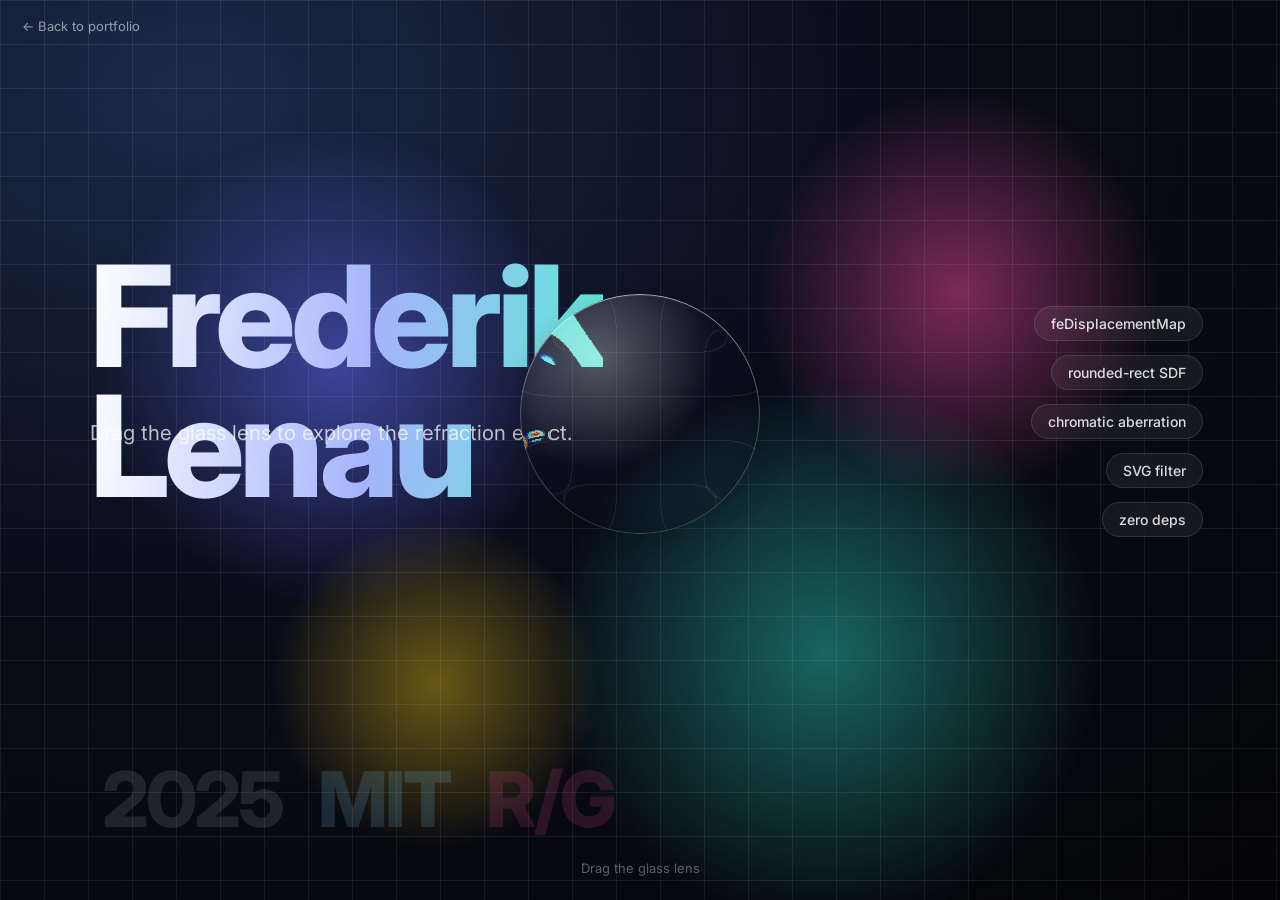
==== commit 7fbea9d9: "Rewrite glass lens — clone backdrop properly, fix positioning" ====
--- a/test.html
+++ b/test.html
@@ -7,136 +7,183 @@
   <link rel="preconnect" href="https://fonts.googleapis.com">
   <link rel="preconnect" href="https://fonts.gstatic.com" crossorigin>
   <link href="https://fonts.googleapis.com/css2?family=Inter:wght@400;500;600&display=swap" rel="stylesheet">
-  <link rel="stylesheet" href="css/style.css"/>
   <style>
-    * { margin: 0; padding: 0; box-sizing: border-box; }
-
-    .test-scene {
-      width: 100vw;
-      height: 100vh;
+    *, *::before, *::after { margin: 0; padding: 0; box-sizing: border-box; }
+    html, body { width: 100%; height: 100%; overflow: hidden; background: #050507; font-family: 'Inter', system-ui, sans-serif; }
+
+    /* ── Backdrop ─────────────────────────────────────────── */
+    .backdrop {
+      position: fixed;
+      inset: 0;
+      z-index: 0;
       overflow: hidden;
-      background: #000;
-      position: relative;
-    }
-
-    .test-scene img.bg {
-      width: 100%;
-      height: 100%;
-      object-fit: cover;
-      object-position: center;
-      display: block;
-    }
-
-    .glass-host {
-      position: absolute;
+      background: radial-gradient(120% 120% at 15% 10%, #1b2a4a 0%, #0a0d1a 45%, #050507 100%);
+    }
+    .orb {
+      position: absolute;
+      border-radius: 50%;
+    }
+    .backdrop-grid {
+      position: absolute;
+      inset: 0;
+      background-image:
+        linear-gradient(rgba(255,255,255,0.07) 1px, transparent 1px),
+        linear-gradient(90deg, rgba(255,255,255,0.07) 1px, transparent 1px);
+      background-size: 44px 44px;
+      mask-image: radial-gradient(120% 120% at 50% 40%, #000 55%, transparent 100%);
+      -webkit-mask-image: radial-gradient(120% 120% at 50% 40%, #000 55%, transparent 100%);
+    }
+    .backdrop-title {
+      position: absolute;
+      left: 7%;
+      top: 28%;
+      max-width: 760px;
+      font-size: clamp(64px, 11vw, 168px);
+      font-weight: 800;
+      letter-spacing: -0.04em;
+      line-height: 0.92;
+      background: linear-gradient(95deg, #ffffff, #a5b4fc 55%, #5eead4);
+      -webkit-background-clip: text;
+      background-clip: text;
+      color: transparent;
+    }
+    .backdrop-sub {
+      position: absolute;
+      left: 7%;
+      top: calc(28% + clamp(80px, 13vw, 200px));
+      font-size: clamp(15px, 1.6vw, 22px);
+      line-height: 1.5;
+      color: rgba(255,255,255,0.72);
+      max-width: 540px;
+    }
+    .backdrop-chips {
+      position: absolute;
+      right: 6%;
+      top: 34%;
+      display: flex;
+      flex-direction: column;
+      align-items: flex-end;
+      gap: 14px;
+    }
+    .chip {
+      padding: 8px 16px;
+      border-radius: 999px;
+      font-size: 14px;
+      font-weight: 500;
+      white-space: nowrap;
+      color: rgba(255,255,255,0.85);
+      background: rgba(255,255,255,0.06);
+      border: 1px solid rgba(255,255,255,0.12);
+      backdrop-filter: blur(6px);
+      -webkit-backdrop-filter: blur(6px);
+    }
+    .backdrop-numerals {
+      position: absolute;
+      left: 8%;
+      bottom: 6%;
+      display: flex;
+      gap: 36px;
+      font-size: clamp(40px, 6vw, 92px);
+      font-weight: 800;
+      color: rgba(255,255,255,0.1);
+      letter-spacing: -0.04em;
+    }
+
+    /* ── Glass host ───────────────────────────────────────── */
+    .glass-window {
+      position: fixed;
+      left: 0;
+      top: 0;
       pointer-events: none;
+      z-index: 10;
       will-change: transform;
-      z-index: 10;
     }
 
     .glass-filtered {
       position: absolute;
       inset: 0;
       overflow: hidden;
-      background: #000;
-    }
-
-    .glass-filtered .backdrop-clone {
+      background: #050507;
+    }
+
+    .glass-backdrop-clone {
       position: absolute;
       overflow: visible;
       pointer-events: none;
     }
 
-    .glass-filtered .backdrop-clone img {
-      display: block;
+    .glass-overlay {
+      position: absolute;
       pointer-events: none;
     }
 
-    .glass-overlay {
-      position: absolute;
-      inset: 0;
-      pointer-events: none;
-    }
-
     .glass-drag {
       position: absolute;
-      inset: 0;
       cursor: grab;
       touch-action: none;
       z-index: 11;
     }
     .glass-drag:active { cursor: grabbing; }
 
-    .test-label {
+    .back-link {
+      position: fixed;
+      top: 18px;
+      left: 22px;
+      z-index: 20;
+      font-size: 13px;
+      color: rgba(255,255,255,0.55);
+      text-decoration: none;
+    }
+    .back-link:hover { color: #fff; }
+
+    .hint {
       position: fixed;
       bottom: 24px;
       left: 0;
       right: 0;
       text-align: center;
-      font-size: 0.75rem;
-      color: rgba(255,255,255,0.4);
+      font-size: 13px;
+      color: rgba(255,255,255,0.35);
       z-index: 20;
-      letter-spacing: 0.1em;
-      text-transform: uppercase;
       pointer-events: none;
-    }
-
-    .test-back {
-      position: fixed;
-      top: 24px;
-      left: 24px;
-      z-index: 20;
-      font-size: 0.78rem;
-      color: rgba(255,255,255,0.5);
-      text-decoration: none;
-      text-transform: uppercase;
-      letter-spacing: 0.08em;
-      font-family: 'Inter', system-ui, sans-serif;
-    }
-    .test-back:hover { color: #fff; opacity: 1; }
-
-    .test-images {
-      position: fixed;
-      bottom: 24px;
-      left: 24px;
-      z-index: 20;
-      display: flex;
-      gap: 8px;
-    }
-    .test-images button {
-      background: rgba(255,255,255,0.15);
-      border: 1px solid rgba(255,255,255,0.2);
-      color: #fff;
-      font-size: 0.7rem;
-      padding: 6px 12px;
-      cursor: pointer;
-      font-family: 'Inter', system-ui, sans-serif;
-      text-transform: uppercase;
-      letter-spacing: 0.05em;
-    }
-    .test-images button:hover {
-      background: rgba(255,255,255,0.3);
     }
   </style>
 </head>
 <body>
 
-  <a href="index.html" class="test-back">&larr; Back</a>
-
-  <div class="test-scene" id="scene">
-    <img class="bg" id="bg" src="images/a_lake_and_a_sea.jpg" alt=""/>
+  <a href="index.html" class="back-link">&larr; Back to portfolio</a>
+
+  <!-- Backdrop (static scene for the lens to refract) -->
+  <div class="backdrop" id="backdrop">
+    <div class="orb" style="width:520px;height:520px;left:6%;top:12%;background:radial-gradient(circle,rgba(99,102,241,0.55),transparent 65%);filter:blur(2px)"></div>
+    <div class="orb" style="width:440px;height:440px;right:8%;top:8%;background:radial-gradient(circle,rgba(236,72,153,0.5),transparent 65%);filter:blur(2px)"></div>
+    <div class="orb" style="width:600px;height:600px;right:12%;bottom:-6%;background:radial-gradient(circle,rgba(45,212,191,0.45),transparent 65%);filter:blur(2px)"></div>
+    <div class="orb" style="width:360px;height:360px;left:20%;bottom:4%;background:radial-gradient(circle,rgba(250,204,21,0.4),transparent 65%);filter:blur(2px)"></div>
+    <div class="backdrop-grid"></div>
+    <div class="backdrop-title">Frederik<br>Lenau</div>
+    <div class="backdrop-sub">Drag the glass lens to explore the refraction effect.</div>
+    <div class="backdrop-chips">
+      <span class="chip">feDisplacementMap</span>
+      <span class="chip">rounded-rect SDF</span>
+      <span class="chip">chromatic aberration</span>
+      <span class="chip">SVG filter</span>
+      <span class="chip">zero deps</span>
+    </div>
+    <div class="backdrop-numerals">
+      <span>2025</span>
+      <span style="color:rgba(125,211,252,0.16)">MIT</span>
+      <span style="color:rgba(236,72,153,0.16)">R/G</span>
+    </div>
   </div>
 
-  <div class="test-images" id="img-picker"></div>
-
-  <div class="test-label">Drag the glass lens</div>
+  <div class="hint">Drag the glass lens</div>
 
   <script>
-    // ── Material defaults (from OpenGlass) ──────────────────────
+    // ── Material ────────────────────────────────────────────
     const MATERIAL = {
-      width: 260,
-      height: 260,
-      borderRadius: 130,
+      width: 240,
+      height: 240,
+      borderRadius: 120,
       scale: 30,
       depth: 41,
       curvature: 2.8,
@@ -151,42 +198,12 @@
     const BOX_W = MATERIAL.width + MARGIN * 2;
     const BOX_H = MATERIAL.height + MARGIN * 2;
     const BASE_SCALE = MATERIAL.scale * 2;
-
-    const IMAGES = [
-      { name: 'lake', src: 'images/a_lake_and_a_sea.jpg' },
-      { name: 'season', src: 'images/is_it_that_season_of_the_year.jpg' },
-      { name: 'interrupt', src: 'images/differences_interupt.jpg' },
-      { name: 'move', src: 'images/could_you_move_the_same_way.jpeg' },
-      { name: 'decide', src: 'images/can_you_decide.jpeg' },
-      { name: 'through', src: 'images/can_you_see_through.jpg' },
-      { name: 'gone', src: 'images/gone_1.jpg' },
-      { name: 'season (new)', src: 'images/is_it_that_season_of_the_year.png' },
-      { name: 'interrupt (new)', src: 'images/is_it_normal_to_interrupt_so_much.png' },
-      { name: 'move (new)', src: 'images/if_you_could_move_the_same_way.png' },
-      { name: 'decide (new)', src: 'images/can_you_decide.png' },
-    ];
-
-    let currentImage = 0;
-    const bg = document.getElementById('bg');
-    const scene = document.getElementById('scene');
-
-    // ── Build image picker ──────────────────────────────────────
-    const picker = document.getElementById('img-picker');
-    IMAGES.forEach((img, i) => {
-      const btn = document.createElement('button');
-      btn.textContent = img.name;
-      btn.addEventListener('click', () => {
-        currentImage = i;
-        bg.src = img.src;
-        cloneImg.src = img.src;
-      });
-      picker.appendChild(btn);
-    });
-
-    // ── Displacement map (OpenGlass approach) ───────────────────
+    const PANE_RADIUS = Math.max(0, Math.min(MATERIAL.borderRadius, Math.min(MATERIAL.width, MATERIAL.height) / 2));
+
+    // ── Displacement map (exact OpenGlass algorithm) ─────────
     function clampByte(v) { return Math.max(0, Math.min(255, Math.round(v))); }
 
-    function writeMapPixel(data, rowW, x, y, r, g) {
+    function writePixel(data, rowW, x, y, r, g) {
       const i = (y * rowW + x) * 4;
       data[i] = r;
       data[i + 1] = g;
@@ -194,212 +211,133 @@
       data[i + 3] = 255;
     }
 
-    function makeDisplacementMap(material, margin) {
-      const boxW = Math.round(material.width + margin * 2);
-      const boxH = Math.round(material.height + margin * 2);
+    function makeDisplacementMap(mat, margin) {
+      const bw = Math.round(mat.width + margin * 2);
+      const bh = Math.round(mat.height + margin * 2);
       const ss = Math.min(Math.max(Math.round(window.devicePixelRatio || 1), 1), 3);
-      const resW = boxW * ss;
-      const resH = boxH * ss;
+      const rw = bw * ss, rh = bh * ss;
 
       const hi = document.createElement('canvas');
-      hi.width = resW;
-      hi.height = resH;
+      hi.width = rw; hi.height = rh;
       const ctx = hi.getContext('2d');
-      const image = ctx.createImageData(resW, resH);
-
-      const cx = resW / 2;
-      const cy = resH / 2;
-      const bx = (material.width / 2) * ss;
-      const by = (material.height / 2) * ss;
-      const radius = material.borderRadius * ss;
-      const depth = Math.max(material.depth, 0.001) * ss;
-      const { splay, curvature } = material;
-
-      const halfW = Math.ceil(resW / 2);
-      const halfH = Math.ceil(resH / 2);
-
-      for (let y = 0; y < halfH; y++) {
-        const my = resH - 1 - y;
-        for (let x = 0; x < halfW; x++) {
-          const mx = resW - 1 - x;
-
+      const img = ctx.createImageData(rw, rh);
+
+      const cx = rw / 2, cy = rh / 2;
+      const bx = (mat.width / 2) * ss;
+      const by = (mat.height / 2) * ss;
+      const radius = mat.borderRadius * ss;
+      const depth = Math.max(mat.depth, 0.001) * ss;
+      const { splay, curvature } = mat;
+
+      const hw = Math.ceil(rw / 2), hh = Math.ceil(rh / 2);
+
+      for (let y = 0; y < hh; y++) {
+        const my = rh - 1 - y;
+        for (let x = 0; x < hw; x++) {
+          const mx = rw - 1 - x;
           const px = Math.abs(x + 0.5 - cx);
           const py = Math.abs(y + 0.5 - cy);
           const qx = px - (bx - radius);
           const qy = py - (by - radius);
 
-          let offsetX = 0, offsetY = 0;
-
+          let ox = 0, oy = 0;
           if (qx > 0 && qy > 0) {
             const len = Math.hypot(qx, qy);
             const inward = radius - len;
             if (len < radius && inward < depth) {
-              const magnitude = splay * Math.pow(1 - inward / depth, curvature);
-              const dirX = len > 0 ? qx / len : Math.SQRT1_2;
-              const dirY = len > 0 ? qy / len : Math.SQRT1_2;
-              offsetX = -dirX * magnitude;
-              offsetY = -dirY * magnitude;
+              const mag = splay * Math.pow(1 - inward / depth, curvature);
+              const dx = len > 0 ? qx / len : Math.SQRT1_2;
+              const dy = len > 0 ? qy / len : Math.SQRT1_2;
+              ox = -dx * mag; oy = -dy * mag;
             }
           } else {
-            const inX = bx - px;
-            const inY = by - py;
-            if (inX > 0 && inX < depth) offsetX = -splay * Math.pow(1 - inX / depth, curvature);
-            if (inY > 0 && inY < depth) offsetY = -splay * Math.pow(1 - inY / depth, curvature);
+            const inX = bx - px, inY = by - py;
+            if (inX > 0 && inX < depth) ox = -splay * Math.pow(1 - inX / depth, curvature);
+            if (inY > 0 && inY < depth) oy = -splay * Math.pow(1 - inY / depth, curvature);
           }
 
-          const rPos = clampByte(128 + offsetX * 127);
-          const rNeg = clampByte(128 - offsetX * 127);
-          const gPos = clampByte(128 + offsetY * 127);
-          const gNeg = clampByte(128 - offsetY * 127);
-
-          writeMapPixel(image.data, resW, x, y, rPos, gPos);
-          writeMapPixel(image.data, resW, mx, y, rNeg, gPos);
-          writeMapPixel(image.data, resW, x, my, rPos, gNeg);
-          writeMapPixel(image.data, resW, mx, my, rNeg, gNeg);
+          writePixel(img.data, rw, x, y, clampByte(128 + ox * 127), clampByte(128 + oy * 127));
+          writePixel(img.data, rw, mx, y, clampByte(128 - ox * 127), clampByte(128 + oy * 127));
+          writePixel(img.data, rw, x, my, clampByte(128 + ox * 127), clampByte(128 - oy * 127));
+          writePixel(img.data, rw, mx, my, clampByte(128 - ox * 127), clampByte(128 - oy * 127));
         }
       }
 
-      ctx.putImageData(image, 0, 0);
+      ctx.putImageData(img, 0, 0);
       if (ss === 1) return hi.toDataURL();
-
       const out = document.createElement('canvas');
-      out.width = boxW;
-      out.height = boxH;
-      const octx = out.getContext('2d');
-      octx.imageSmoothingEnabled = true;
-      octx.imageSmoothingQuality = 'high';
-      octx.drawImage(hi, 0, 0, boxW, boxH);
+      out.width = bw; out.height = bh;
+      const oc = out.getContext('2d');
+      oc.imageSmoothingEnabled = true;
+      oc.imageSmoothingQuality = 'high';
+      oc.drawImage(hi, 0, 0, bw, bh);
       return out.toDataURL();
     }
 
-    // ── Build SVG filter ────────────────────────────────────────
-    let filterId = 'og-glass-' + Math.random().toString(36).slice(2);
-
-    function buildFilter() {
-      const mapUrl = makeDisplacementMap(MATERIAL, MARGIN);
-      const chroma = MATERIAL.chroma;
-
-      const existing = document.getElementById(filterId);
-      if (existing) existing.remove();
-
-      filterId = 'og-glass-' + Math.random().toString(36).slice(2);
-
-      const svg = document.createElementNS('http://www.w3.org/2000/svg', 'svg');
-      svg.setAttribute('width', '0');
-      svg.setAttribute('height', '0');
-      svg.style.position = 'absolute';
-
-      const defs = document.createElementNS('http://www.w3.org/2000/svg', 'defs');
-      const filter = document.createElementNS('http://www.w3.org/2000/svg', 'filter');
-      filter.setAttribute('id', filterId);
-      filter.setAttribute('x', '0');
-      filter.setAttribute('y', '0');
-      filter.setAttribute('width', BOX_W);
-      filter.setAttribute('height', BOX_H);
-      filter.setAttribute('filterUnits', 'userSpaceOnUse');
-      filter.setAttribute('primitiveUnits', 'userSpaceOnUse');
-      filter.setAttribute('color-interpolation-filters', 'sRGB');
-
-      const feImage = document.createElementNS('http://www.w3.org/2000/svg', 'feImage');
-      feImage.setAttribute('href', mapUrl);
-      feImage.setAttribute('x', '0');
-      feImage.setAttribute('y', '0');
-      feImage.setAttribute('width', BOX_W);
-      feImage.setAttribute('height', BOX_H);
-      feImage.setAttribute('preserveAspectRatio', 'none');
-      feImage.setAttribute('result', 'map');
-      filter.appendChild(feImage);
-
-      if (chroma > 0) {
-        // R channel — wider displacement
-        const dR = document.createElementNS('http://www.w3.org/2000/svg', 'feDisplacementMap');
-        dR.setAttribute('in', 'SourceGraphic');
-        dR.setAttribute('in2', 'map');
-        dR.setAttribute('scale', BASE_SCALE * (1 + chroma));
-        dR.setAttribute('xChannelSelector', 'R');
-        dR.setAttribute('yChannelSelector', 'G');
-        dR.setAttribute('result', 'dR');
-        filter.appendChild(dR);
-
-        const cR = document.createElementNS('http://www.w3.org/2000/svg', 'feColorMatrix');
-        cR.setAttribute('in', 'dR');
-        cR.setAttribute('type', 'matrix');
-        cR.setAttribute('values', '1 0 0 0 0  0 0 0 0 0  0 0 0 0 0  0 0 0 1 0');
-        cR.setAttribute('result', 'cR');
-        filter.appendChild(cR);
-
-        // G channel — base displacement
-        const dG = document.createElementNS('http://www.w3.org/2000/svg', 'feDisplacementMap');
-        dG.setAttribute('in', 'SourceGraphic');
-        dG.setAttribute('in2', 'map');
-        dG.setAttribute('scale', BASE_SCALE);
-        dG.setAttribute('xChannelSelector', 'R');
-        dG.setAttribute('yChannelSelector', 'G');
-        dG.setAttribute('result', 'dG');
-        filter.appendChild(dG);
-
-        const cG = document.createElementNS('http://www.w3.org/2000/svg', 'feColorMatrix');
-        cG.setAttribute('in', 'dG');
-        cG.setAttribute('type', 'matrix');
-        cG.setAttribute('values', '0 0 0 0 0  0 1 0 0 0  0 0 0 0 0  0 0 0 1 0');
-        cG.setAttribute('result', 'cG');
-        filter.appendChild(cG);
-
-        // B channel — narrower displacement
-        const dB = document.createElementNS('http://www.w3.org/2000/svg', 'feDisplacementMap');
-        dB.setAttribute('in', 'SourceGraphic');
-        dB.setAttribute('in2', 'map');
-        dB.setAttribute('scale', BASE_SCALE * (1 - chroma));
-        dB.setAttribute('xChannelSelector', 'R');
-        dB.setAttribute('yChannelSelector', 'G');
-        dB.setAttribute('result', 'dB');
-        filter.appendChild(dB);
-
-        const cB = document.createElementNS('http://www.w3.org/2000/svg', 'feColorMatrix');
-        cB.setAttribute('in', 'dB');
-        cB.setAttribute('type', 'matrix');
-        cB.setAttribute('values', '0 0 0 0 0  0 0 0 0 0  0 0 1 0 0  0 0 0 1 0');
-        cB.setAttribute('result', 'cB');
-        filter.appendChild(cB);
-
-        // Screen blend R+G+B
-        const blendRG = document.createElementNS('http://www.w3.org/2000/svg', 'feBlend');
-        blendRG.setAttribute('in', 'cR');
-        blendRG.setAttribute('in2', 'cG');
-        blendRG.setAttribute('mode', 'screen');
-        blendRG.setAttribute('result', 'cRG');
-        filter.appendChild(blendRG);
-
-        const blendRGB = document.createElementNS('http://www.w3.org/2000/svg', 'feBlend');
-        blendRGB.setAttribute('in', 'cRG');
-        blendRGB.setAttribute('in2', 'cB');
-        blendRGB.setAttribute('mode', 'screen');
-        filter.appendChild(blendRGB);
-      } else {
-        const dm = document.createElementNS('http://www.w3.org/2000/svg', 'feDisplacementMap');
-        dm.setAttribute('in', 'SourceGraphic');
-        dm.setAttribute('in2', 'map');
-        dm.setAttribute('scale', BASE_SCALE);
-        dm.setAttribute('xChannelSelector', 'R');
-        dm.setAttribute('yChannelSelector', 'G');
-        filter.appendChild(dm);
-      }
-
-      defs.appendChild(filter);
-      svg.appendChild(defs);
-      document.body.appendChild(svg);
-    }
-
-    // ── Glass overlay style (from OpenGlass) ────────────────────
-    function getOverlayStyle() {
+    // ── SVG filter ──────────────────────────────────────────
+    const filterId = 'og-' + Math.random().toString(36).slice(2);
+    const mapUrl = makeDisplacementMap(MATERIAL, MARGIN);
+    const chroma = MATERIAL.chroma;
+
+    const svgNS = 'http://www.w3.org/2000/svg';
+    const svg = document.createElementNS(svgNS, 'svg');
+    svg.setAttribute('width', '0');
+    svg.setAttribute('height', '0');
+    svg.style.position = 'absolute';
+
+    const defs = document.createElementNS(svgNS, 'defs');
+    const filter = document.createElementNS(svgNS, 'filter');
+    filter.setAttribute('id', filterId);
+    filter.setAttribute('x', '0');
+    filter.setAttribute('y', '0');
+    filter.setAttribute('width', BOX_W);
+    filter.setAttribute('height', BOX_H);
+    filter.setAttribute('filterUnits', 'userSpaceOnUse');
+    filter.setAttribute('primitiveUnits', 'userSpaceOnUse');
+    filter.setAttribute('color-interpolation-filters', 'sRGB');
+
+    const feImg = document.createElementNS(svgNS, 'feImage');
+    feImg.setAttribute('href', mapUrl);
+    feImg.setAttribute('x', '0');
+    feImg.setAttribute('y', '0');
+    feImg.setAttribute('width', BOX_W);
+    feImg.setAttribute('height', BOX_H);
+    feImg.setAttribute('preserveAspectRatio', 'none');
+    feImg.setAttribute('result', 'map');
+    filter.appendChild(feImg);
+
+    if (chroma > 0) {
+      const make = (tag, attrs) => { const el = document.createElementNS(svgNS, tag); for (const [k, v] of Object.entries(attrs)) el.setAttribute(k, v); return el; };
+      const dR = make('feDisplacementMap', { in: 'SourceGraphic', in2: 'map', scale: BASE_SCALE * (1 + chroma), xChannelSelector: 'R', yChannelSelector: 'G', result: 'dR' });
+      const cR = make('feColorMatrix', { in: 'dR', type: 'matrix', values: '1 0 0 0 0  0 0 0 0 0  0 0 0 0 0  0 0 0 1 0', result: 'cR' });
+      const dG = make('feDisplacementMap', { in: 'SourceGraphic', in2: 'map', scale: BASE_SCALE, xChannelSelector: 'R', yChannelSelector: 'G', result: 'dG' });
+      const cG = make('feColorMatrix', { in: 'dG', type: 'matrix', values: '0 0 0 0 0  0 1 0 0 0  0 0 0 0 0  0 0 0 1 0', result: 'cG' });
+      const dB = make('feDisplacementMap', { in: 'SourceGraphic', in2: 'map', scale: BASE_SCALE * (1 - chroma), xChannelSelector: 'R', yChannelSelector: 'G', result: 'dB' });
+      const cB = make('feColorMatrix', { in: 'dB', type: 'matrix', values: '0 0 0 0 0  0 0 0 0 0  0 0 1 0 0  0 0 0 1 0', result: 'cB' });
+      const bRG = make('feBlend', { in: 'cR', in2: 'cG', mode: 'screen', result: 'cRG' });
+      const bRGB = make('feBlend', { in: 'cRG', in2: 'cB', mode: 'screen' });
+      [dR, cR, dG, cG, dB, cB, bRG, bRGB].forEach(el => filter.appendChild(el));
+    } else {
+      filter.appendChild(document.createElementNS(svgNS, 'feDisplacementMap')).setAttribute;
+      const dm = document.createElementNS(svgNS, 'feDisplacementMap');
+      dm.setAttribute('in', 'SourceGraphic'); dm.setAttribute('in2', 'map');
+      dm.setAttribute('scale', BASE_SCALE); dm.setAttribute('xChannelSelector', 'R'); dm.setAttribute('yChannelSelector', 'G');
+      filter.appendChild(dm);
+    }
+
+    defs.appendChild(filter);
+    svg.appendChild(defs);
+    document.body.appendChild(svg);
+
+    // ── Overlay style ───────────────────────────────────────
+    function overlayStyle() {
       const eh = MATERIAL.edgeHighlight;
       const rad = (MATERIAL.specularAngle * Math.PI) / 180;
       const gx = 50 + Math.sin(rad) * 30;
       const gy = 50 - Math.cos(rad) * 30;
-      const r2 = (v) => Math.round(v * 100) / 100;
-
+      const r2 = v => Math.round(v * 100) / 100;
       return {
-        borderRadius: MATERIAL.borderRadius + 'px',
+        borderRadius: PANE_RADIUS + 'px',
         background: [
           `radial-gradient(100% 100% at 50% 50%, rgba(255,255,255,0) 70%, rgba(255,255,255,${r2(eh)}) 85%, rgba(255,255,255,${r2(eh * 0.15)}) 93%, rgba(255,255,255,0) 100%)`,
           `radial-gradient(120% 120% at ${r2(gx)}% ${r2(gy)}%, rgba(255,255,255,${r2(MATERIAL.glow)}), rgba(255,255,255,0) 40%)`,
@@ -413,65 +351,79 @@
       };
     }
 
-    // ── Glass host element ──────────────────────────────────────
-    const host = document.createElement('div');
-    host.className = 'glass-host';
-    host.style.width = BOX_W + 'px';
-    host.style.height = BOX_H + 'px';
-
-    const filtered = document.createElement('div');
-    filtered.className = 'glass-filtered';
-    filtered.style.filter = `url(#${filterId})`;
-    host.appendChild(filtered);
+    // ── Build glass elements ────────────────────────────────
+    const win = document.createElement('div');
+    win.className = 'glass-window';
+    win.style.width = BOX_W + 'px';
+    win.style.height = BOX_H + 'px';
+
+    const clipDiv = document.createElement('div');
+    clipDiv.style.cssText = `position:absolute;inset:0;clip-path:inset(${MARGIN}px round ${PANE_RADIUS}px);-webkit-clip-path:inset(${MARGIN}px round ${PANE_RADIUS}px);`;
+    win.appendChild(clipDiv);
+
+    const filteredDiv = document.createElement('div');
+    filteredDiv.className = 'glass-filtered';
+    filteredDiv.style.filter = `url(#${filterId})`;
+    clipDiv.appendChild(filteredDiv);
 
     const cloneHost = document.createElement('div');
-    cloneHost.className = 'backdrop-clone';
-    filtered.appendChild(cloneHost);
-
-    const cloneImg = document.createElement('img');
-    cloneImg.src = IMAGES[currentImage].src;
-    cloneImg.alt = '';
-    cloneHost.appendChild(cloneImg);
-
-    const overlay = document.createElement('div');
-    overlay.className = 'glass-overlay';
-    Object.assign(overlay.style, getOverlayStyle());
-    host.appendChild(overlay);
-
-    const drag = document.createElement('div');
-    drag.className = 'glass-drag';
-    host.appendChild(drag);
-
-    scene.appendChild(host);
-
-    // ── Positioning ─────────────────────────────────────────────
-    let lensX = (window.innerWidth - MATERIAL.width) / 2;
-    let lensY = (window.innerHeight - MATERIAL.height) / 2;
-    let dragging = false;
-    let startX, startY, originX, originY;
-
-    function updatePosition() {
-      host.style.transform = `translate3d(${lensX - MARGIN}px, ${lensY - MARGIN}px, 0)`;
-
-      const imgRect = bg.getBoundingClientRect();
-      cloneHost.style.left = -(lensX - MARGIN) + 'px';
-      cloneHost.style.top = -(lensY - MARGIN) + 'px';
-      cloneHost.style.width = imgRect.width + 'px';
-      cloneHost.style.height = imgRect.height + 'px';
-
-      cloneImg.style.width = imgRect.width + 'px';
-      cloneImg.style.height = imgRect.height + 'px';
-      cloneImg.style.objectFit = 'cover';
-      cloneImg.style.objectPosition = 'center';
-    }
-
-    // ── Drag ────────────────────────────────────────────────────
-    drag.addEventListener('pointerdown', (e) => {
+    cloneHost.className = 'glass-backdrop-clone';
+    filteredDiv.appendChild(cloneHost);
+
+    // Clone the entire backdrop HTML
+    const backdropClone = document.getElementById('backdrop').cloneNode(true);
+    backdropClone.removeAttribute('id');
+    // Remove blur filters from clone (WebKit fix)
+    backdropClone.querySelectorAll('[style*="filter"]').forEach(el => {
+      el.style.filter = 'none';
+    });
+    backdropClone.querySelectorAll('.chip').forEach(el => {
+      el.style.backdropFilter = 'none';
+      el.style.webkitBackdropFilter = 'none';
+    });
+    cloneHost.appendChild(backdropClone);
+
+    const overlayDiv = document.createElement('div');
+    overlayDiv.className = 'glass-overlay';
+    overlayDiv.style.width = MATERIAL.width + 'px';
+    overlayDiv.style.height = MATERIAL.height + 'px';
+    overlayDiv.style.left = MARGIN + 'px';
+    overlayDiv.style.top = MARGIN + 'px';
+    Object.assign(overlayDiv.style, overlayStyle());
+    win.appendChild(overlayDiv);
+
+    const dragDiv = document.createElement('div');
+    dragDiv.className = 'glass-drag';
+    dragDiv.style.width = MATERIAL.width + 'px';
+    dragDiv.style.height = MATERIAL.height + 'px';
+    dragDiv.style.left = MARGIN + 'px';
+    dragDiv.style.top = MARGIN + 'px';
+    win.appendChild(dragDiv);
+
+    document.body.appendChild(win);
+
+    // ── Position & drag ─────────────────────────────────────
+    let lensX = Math.round((window.innerWidth - MATERIAL.width) / 2);
+    let lensY = Math.round(window.innerHeight * 0.46 - MATERIAL.height / 2);
+    let dragging = false, startX, startY, originX, originY;
+
+    function updatePos() {
+      const wx = lensX - MARGIN;
+      const wy = lensY - MARGIN;
+      win.style.transform = `translate3d(${wx}px, ${wy}px, 0)`;
+
+      // Align clone: offset it so viewport origin matches real page
+      backdropClone.style.position = 'absolute';
+      backdropClone.style.left = -wx + 'px';
+      backdropClone.style.top = -wy + 'px';
+      backdropClone.style.width = '100vw';
+      backdropClone.style.height = '100vh';
+    }
+
+    dragDiv.addEventListener('pointerdown', (e) => {
       dragging = true;
-      startX = e.clientX;
-      startY = e.clientY;
-      originX = lensX;
-      originY = lensY;
+      startX = e.clientX; startY = e.clientY;
+      originX = lensX; originY = lensY;
       e.preventDefault();
     });
 
@@ -481,27 +433,12 @@
       lensY = originY + (e.clientY - startY);
       lensX = Math.max(-MARGIN, Math.min(window.innerWidth - MATERIAL.width + MARGIN, lensX));
       lensY = Math.max(-MARGIN, Math.min(window.innerHeight - MATERIAL.height + MARGIN, lensY));
-      updatePosition();
+      updatePos();
     });
 
     window.addEventListener('pointerup', () => { dragging = false; });
 
-    // ── Init ────────────────────────────────────────────────────
-    bg.onload = () => {
-      buildFilter();
-      filtered.style.filter = `url(#${filterId})`;
-      cloneImg.src = bg.src;
-      updatePosition();
-    };
-
-    if (bg.complete) {
-      buildFilter();
-      filtered.style.filter = `url(#${filterId})`;
-      cloneImg.src = bg.src;
-      updatePosition();
-    }
-
-    window.addEventListener('resize', updatePosition);
+    updatePos();
   </script>
 </body>
 </html>
